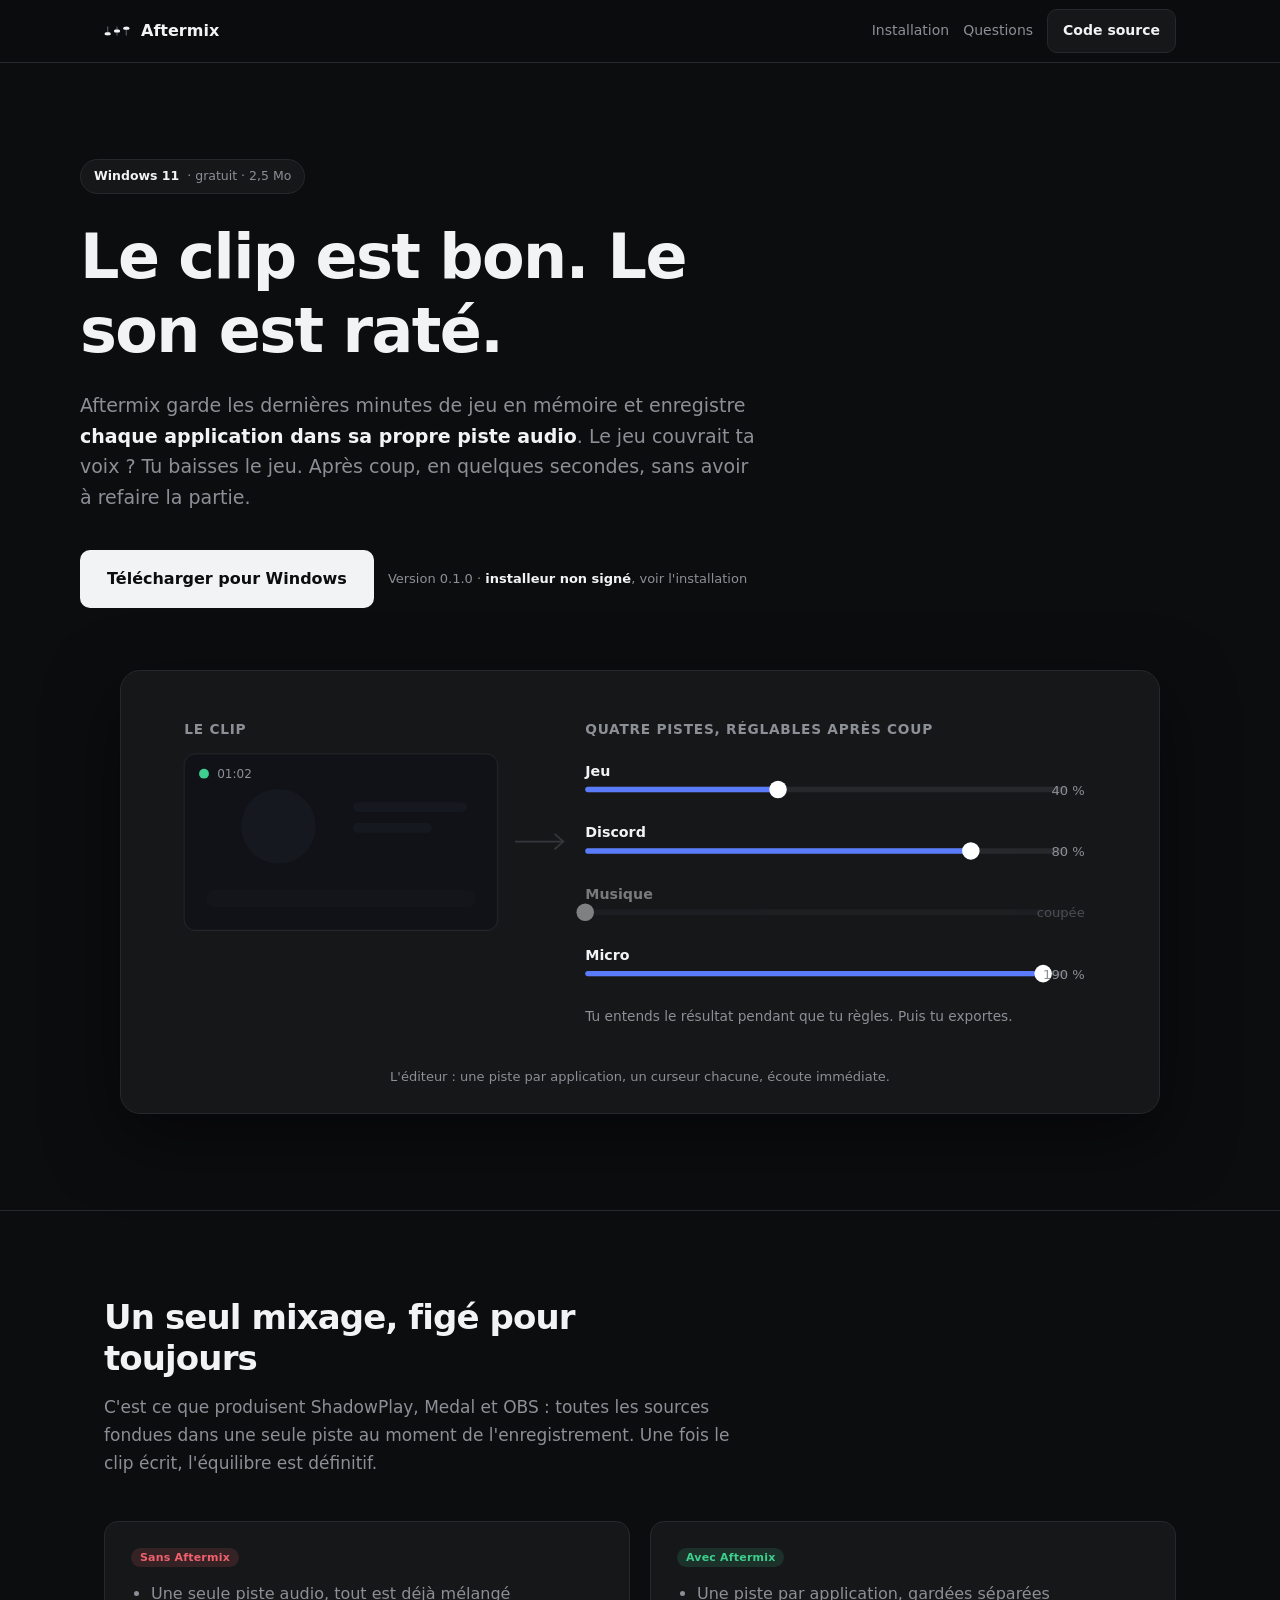
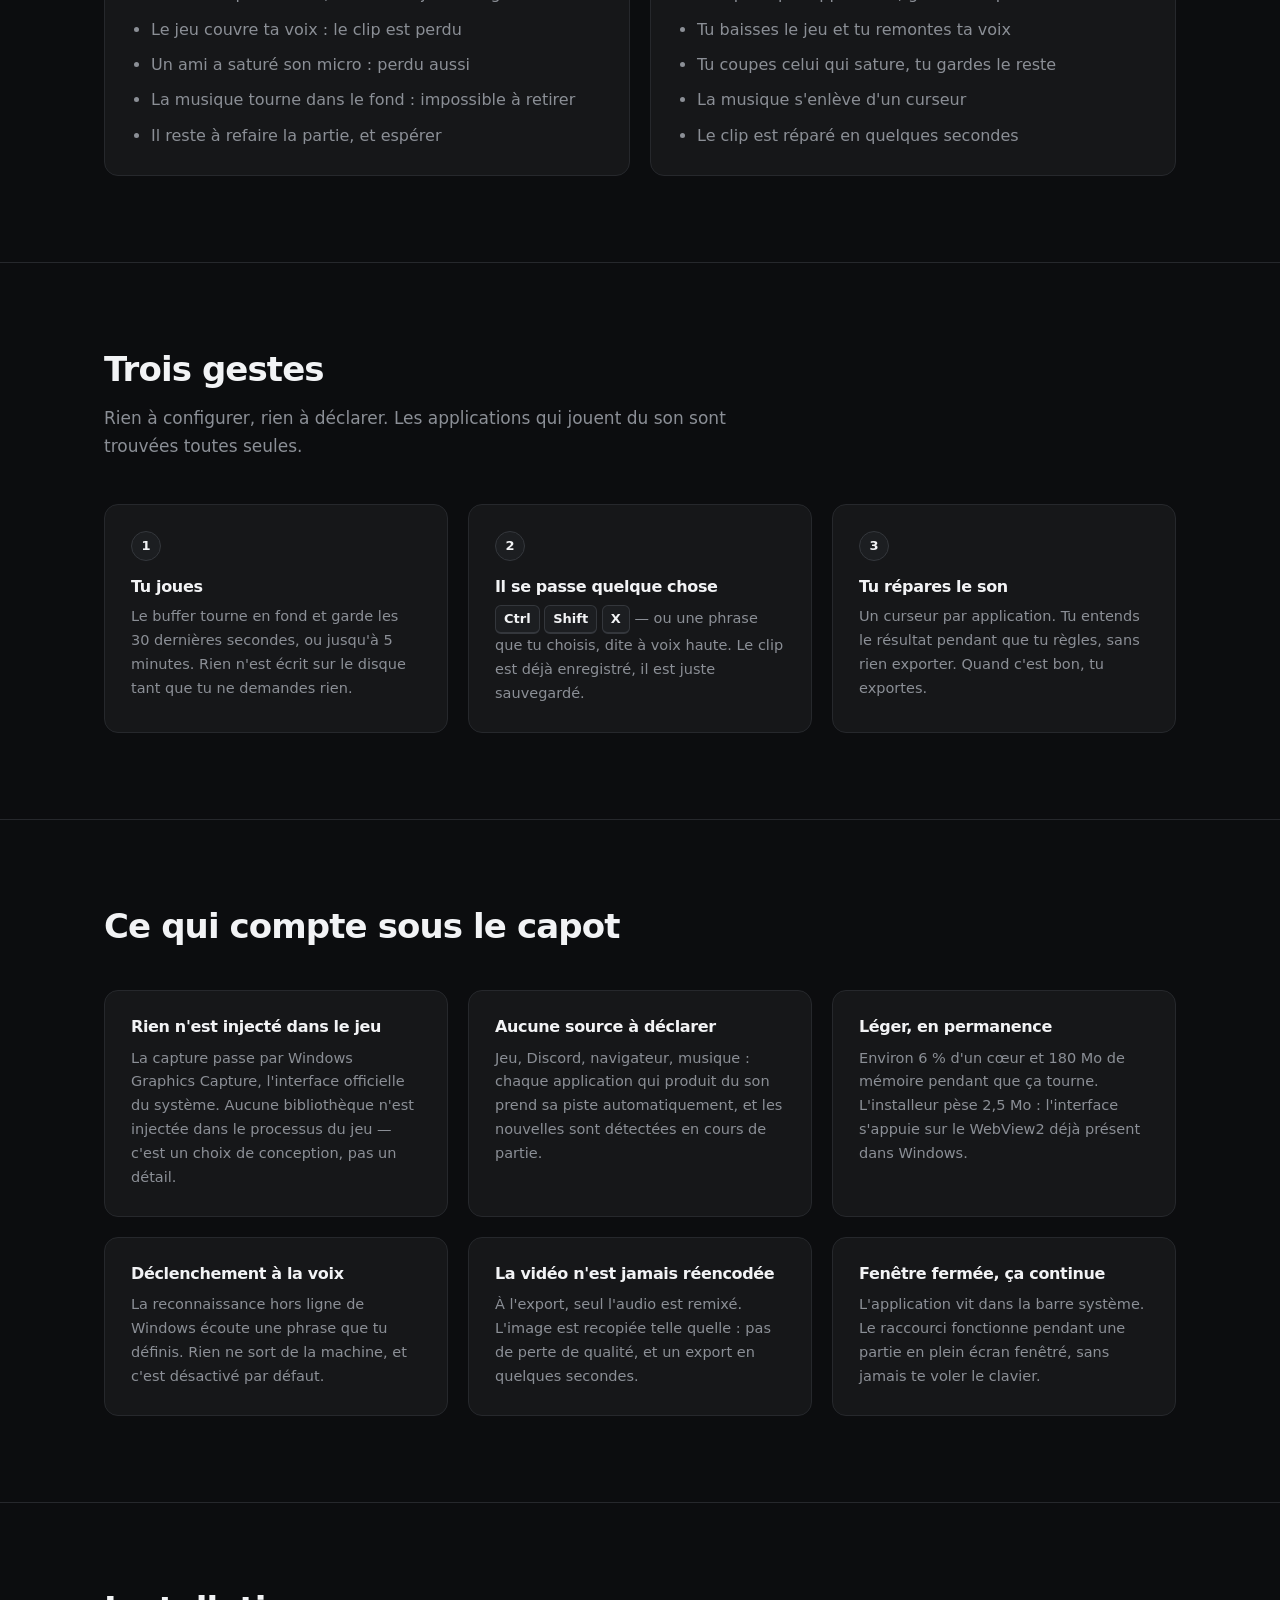
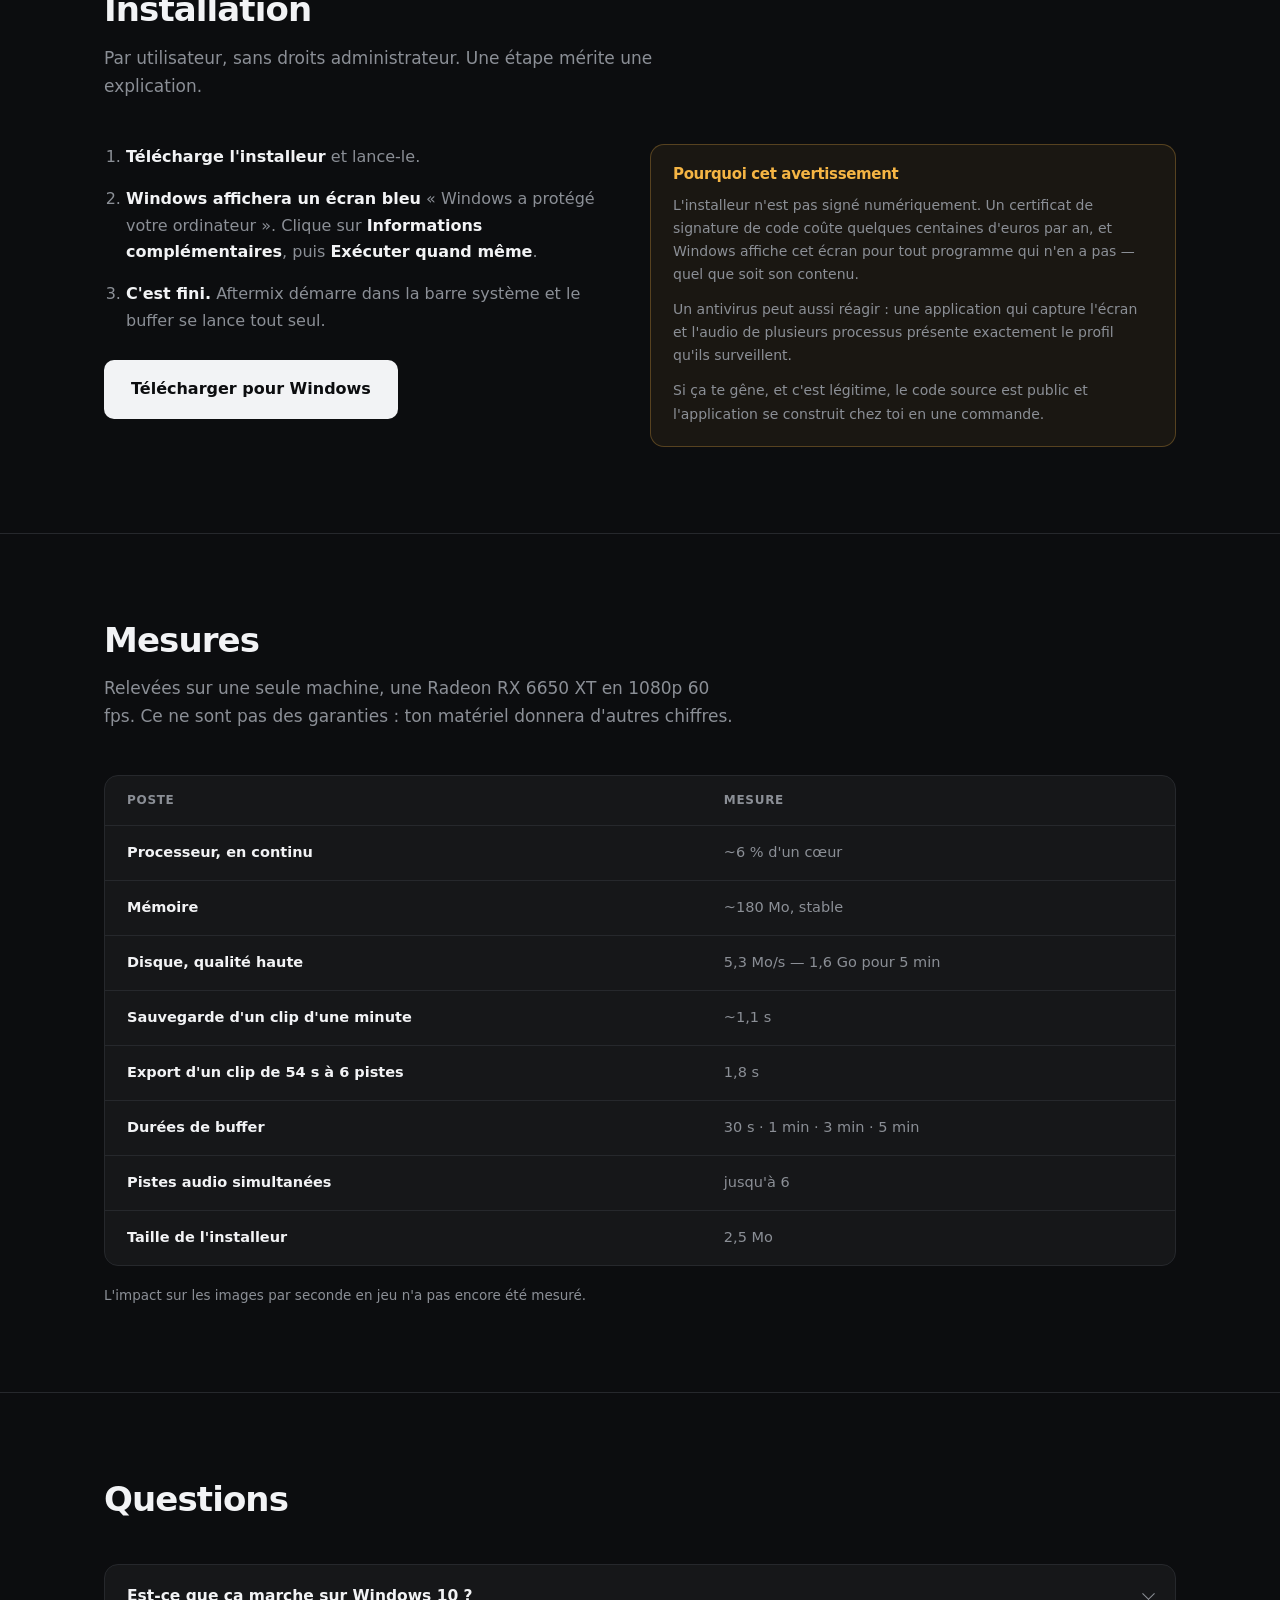
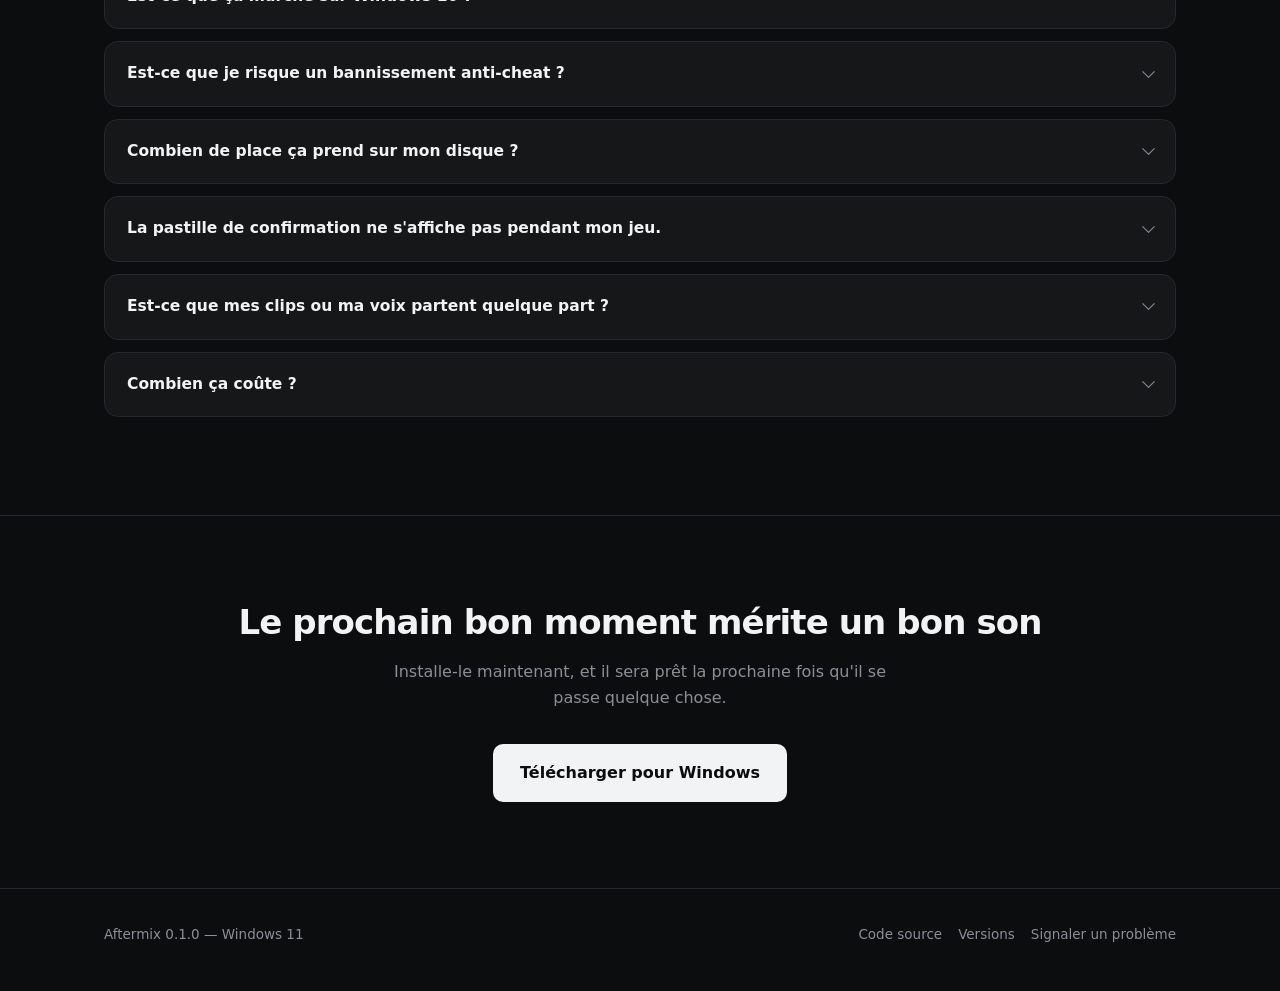
==== docs/index.html @ a9880977 "Site de telechargement, pret pour GitHub Pages Page unique dans docs/, servie telle quelle par Pages" ====
<!doctype html>
<html lang="fr">
<head>
<meta charset="utf-8" />
<meta name="viewport" content="width=device-width, initial-scale=1" />
<title>Aftermix — répare le son de tes clips après coup</title>
<meta name="description" content="Buffer de jeu qui enregistre chaque application dans une piste audio séparée. Le jeu couvrait ta voix ? Baisse-le. Après." />
<link rel="icon" href="icon.svg" type="image/svg+xml" />
<meta property="og:title" content="Aftermix" />
<meta property="og:description" content="Le clip est bon. Le son est raté. Répare-le après coup." />
<meta property="og:type" content="website" />
<style>
:root {
  --bg: #0c0d0f;
  --surface: #161719;
  --surface-2: #1c1e21;
  --border: #26282c;
  --border-strong: #34373c;
  --text: #f2f3f5;
  --text-dim: #8b8f96;
  --accent: #5b7cfa;
  --live: #3ecf8e;
  --warn: #f5b544;
  --danger: #f0616d;
  --radius-sm: 10px;
  --radius: 14px;
  --radius-lg: 20px;
  --ease: cubic-bezier(0.32, 0.72, 0, 1);
  --ease-out: cubic-bezier(0.16, 1, 0.3, 1);
  --shell: 1120px;
}

* { box-sizing: border-box; }

html { scroll-behavior: smooth; }

body {
  margin: 0;
  background: var(--bg);
  color: var(--text);
  font: 16px/1.65 "Segoe UI Variable Display", "Segoe UI", system-ui, -apple-system, sans-serif;
  -webkit-font-smoothing: antialiased;
}

h1, h2, h3 { letter-spacing: -0.35px; font-weight: 650; margin: 0; line-height: 1.2; }
p { margin: 0; }
a { color: inherit; }

.shell {
  width: 100%;
  max-width: var(--shell);
  margin-inline: auto;
  padding-inline: 24px;
}

/* ───────────────────────────── en-tête ───────────────────────────── */

header {
  position: sticky;
  top: 0;
  z-index: 10;
  background: rgba(12, 13, 15, 0.86);
  backdrop-filter: blur(14px);
  border-bottom: 1px solid var(--border);
}
.header-inner {
  display: flex;
  align-items: center;
  gap: 14px;
  height: 62px;
}
.brand { display: flex; align-items: center; gap: 11px; font-size: 16px; font-weight: 650; }
.brand svg { width: 26px; height: 12px; flex: none; }
.brand .rails { fill: #4a4e56; }
.brand .caps { fill: var(--text); }
.header-inner .spacer { flex: 1; }
.header-link {
  color: var(--text-dim);
  text-decoration: none;
  font-size: 14px;
  transition: color 0.18s var(--ease);
}
.header-link:hover { color: var(--text); }

/* ───────────────────────────── boutons ───────────────────────────── */

.btn {
  display: inline-flex;
  align-items: center;
  justify-content: center;
  gap: 9px;
  padding: 13px 22px;
  border-radius: var(--radius-sm);
  border: 1px solid var(--border);
  background: var(--surface);
  color: var(--text);
  font: inherit;
  font-size: 15px;
  font-weight: 550;
  text-decoration: none;
  transition: background 0.18s var(--ease), transform 0.12s var(--ease),
              border-color 0.18s var(--ease), box-shadow 0.18s var(--ease);
}
.btn:hover { background: var(--surface-2); border-color: var(--border-strong); }
.btn:active { transform: scale(0.975); }
.btn:focus-visible { outline: 2px solid var(--accent); outline-offset: 3px; }

/* L'action principale est blanche : sur fond sombre rien ne ressort davantage,
   et cela évite le bouton coloré saturé qui date une interface. */
.btn.primary {
  background: #f2f3f5;
  color: #0c0d0f;
  border-color: transparent;
  font-weight: 620;
  padding: 15px 26px;
  font-size: 16px;
}
.btn.primary:hover { background: #fff; box-shadow: 0 6px 22px rgba(0, 0, 0, 0.5); }
.btn.small { padding: 9px 15px; font-size: 14px; }

/* ────────────────────────────── hero ─────────────────────────────── */

.hero { padding: 96px 0 80px; }
.eyebrow {
  display: inline-flex;
  align-items: center;
  gap: 8px;
  padding: 6px 13px;
  border-radius: 999px;
  border: 1px solid var(--border);
  background: var(--surface);
  font-size: 12.5px;
  color: var(--text-dim);
  margin-bottom: 26px;
}
.eyebrow b { color: var(--text); font-weight: 600; }
.hero h1 {
  font-size: clamp(38px, 6.2vw, 62px);
  max-width: 15ch;
  letter-spacing: -1.6px;
  font-weight: 680;
}
.hero .lede {
  margin-top: 22px;
  max-width: 56ch;
  font-size: clamp(16px, 2vw, 19px);
  color: var(--text-dim);
  line-height: 1.6;
}
.hero .lede b { color: var(--text); font-weight: 600; }
.cta { display: flex; flex-wrap: wrap; align-items: center; gap: 14px; margin-top: 38px; }
.cta-note { font-size: 13px; color: var(--text-dim); }
.cta-note b { color: var(--text); font-weight: 600; }

/* ───────────────────────── schéma du mixeur ──────────────────────── */

.stage {
  margin-top: 62px;
  padding: 26px;
  border-radius: var(--radius-lg);
  border: 1px solid var(--border);
  background: var(--surface);
  box-shadow: 0 24px 70px rgba(0, 0, 0, 0.5);
}
.stage svg { width: 100%; height: auto; display: block; }
.stage figcaption {
  margin-top: 18px;
  font-size: 13px;
  color: var(--text-dim);
  text-align: center;
}

/* ───────────────────────────── sections ──────────────────────────── */

section { padding: 86px 0; border-top: 1px solid var(--border); }
.section-head { max-width: 62ch; margin-bottom: 44px; }
.section-head h2 { font-size: clamp(26px, 3.6vw, 34px); letter-spacing: -0.9px; }
.section-head p { margin-top: 14px; color: var(--text-dim); font-size: 17px; }

.split { display: grid; grid-template-columns: 1fr 1fr; gap: 20px; }
.panel {
  padding: 26px;
  border-radius: var(--radius);
  border: 1px solid var(--border);
  background: var(--surface);
}
.panel h3 { font-size: 17px; margin-bottom: 14px; display: flex; align-items: center; gap: 10px; }
.panel ul { margin: 0; padding-left: 20px; color: var(--text-dim); }
.panel li { margin-bottom: 9px; }
.panel li:last-child { margin-bottom: 0; }
.tag {
  font-size: 11px;
  font-weight: 600;
  padding: 3px 9px;
  border-radius: 999px;
  letter-spacing: 0.2px;
}
.tag.before { background: rgba(240, 97, 109, 0.14); color: var(--danger); }
.tag.after { background: rgba(62, 207, 142, 0.14); color: var(--live); }

/* étapes */
.steps { display: grid; grid-template-columns: repeat(3, 1fr); gap: 20px; counter-reset: step; }
.step {
  padding: 26px;
  border-radius: var(--radius);
  border: 1px solid var(--border);
  background: var(--surface);
}
.step-num {
  width: 30px; height: 30px;
  display: grid; place-items: center;
  border-radius: 50%;
  background: var(--surface-2);
  border: 1px solid var(--border-strong);
  font-size: 13px;
  font-weight: 650;
  margin-bottom: 16px;
}
.step h3 { font-size: 16px; margin-bottom: 9px; }
.step p { color: var(--text-dim); font-size: 14.5px; }
kbd {
  display: inline-block;
  padding: 2px 8px;
  border-radius: 6px;
  background: var(--surface-2);
  border: 1px solid var(--border-strong);
  border-bottom-width: 2px;
  font: inherit;
  font-size: 13px;
  font-weight: 600;
  color: var(--text);
}

/* atouts */
.cards { display: grid; grid-template-columns: repeat(auto-fit, minmax(260px, 1fr)); gap: 20px; }
.card {
  padding: 26px;
  border-radius: var(--radius);
  border: 1px solid var(--border);
  background: var(--surface);
  transition: border-color 0.2s var(--ease), transform 0.2s var(--ease);
}
.card:hover { border-color: var(--border-strong); transform: translateY(-3px); }
.card h3 { font-size: 16px; margin-bottom: 10px; }
.card p { color: var(--text-dim); font-size: 14.5px; }

/* installation */
.install { display: grid; grid-template-columns: 1fr 1fr; gap: 20px; align-items: start; }
.install ol { margin: 0; padding-left: 22px; }
.install li { margin-bottom: 16px; color: var(--text-dim); }
.install li b { color: var(--text); font-weight: 600; }
.notice {
  padding: 20px 22px;
  border-radius: var(--radius);
  border: 1px solid rgba(245, 181, 68, 0.28);
  background: rgba(245, 181, 68, 0.06);
}
.notice h3 { font-size: 15px; color: var(--warn); margin-bottom: 11px; }
.notice p { font-size: 14px; color: var(--text-dim); margin-bottom: 12px; }
.notice p:last-child { margin-bottom: 0; }

/* mesures */
.specs {
  border: 1px solid var(--border);
  border-radius: var(--radius);
  overflow: hidden;
  background: var(--surface);
}
.specs-scroll { overflow-x: auto; }
table { width: 100%; border-collapse: collapse; font-size: 14.5px; min-width: 460px; }
th, td { text-align: left; padding: 15px 22px; border-bottom: 1px solid var(--border); }
th { font-size: 12px; text-transform: uppercase; letter-spacing: 0.7px; color: var(--text-dim); font-weight: 600; }
tr:last-child td { border-bottom: none; }
td:last-child { font-variant-numeric: tabular-nums; color: var(--text-dim); }
td:first-child { font-weight: 550; }

/* FAQ */
details {
  border: 1px solid var(--border);
  border-radius: var(--radius);
  background: var(--surface);
  margin-bottom: 12px;
  overflow: hidden;
}
summary {
  padding: 19px 22px;
  cursor: pointer;
  font-weight: 550;
  font-size: 15.5px;
  list-style: none;
  display: flex;
  align-items: center;
  justify-content: space-between;
  gap: 16px;
  transition: background 0.18s var(--ease);
}
summary::-webkit-details-marker { display: none; }
summary:hover { background: var(--surface-2); }
summary:focus-visible { outline: 2px solid var(--accent); outline-offset: -2px; }
summary::after {
  content: "";
  width: 8px; height: 8px; flex: none;
  border-right: 1.8px solid var(--text-dim);
  border-bottom: 1.8px solid var(--text-dim);
  transform: rotate(45deg) translate(-2px, -2px);
  transition: transform 0.22s var(--ease);
}
details[open] summary::after { transform: rotate(225deg) translate(-2px, -2px); }
details p { padding: 0 22px 20px; color: var(--text-dim); font-size: 14.5px; }
details p + p { padding-top: 0; margin-top: -8px; }

/* fin */
.closing { text-align: center; }
.closing h2 { font-size: clamp(26px, 3.6vw, 34px); letter-spacing: -0.9px; }
.closing p { margin: 16px auto 32px; max-width: 50ch; color: var(--text-dim); }

footer {
  border-top: 1px solid var(--border);
  padding: 34px 0 46px;
  font-size: 13.5px;
  color: var(--text-dim);
}
.footer-inner { display: flex; flex-wrap: wrap; gap: 16px; align-items: center; }
.footer-inner .spacer { flex: 1; }
footer a { color: var(--text-dim); text-decoration: none; transition: color 0.18s var(--ease); }
footer a:hover { color: var(--text); }

/* entrées : discrètes, et supprimées si le système le demande */
@keyframes rise-in {
  from { opacity: 0; transform: translateY(14px); }
  to   { opacity: 1; transform: none; }
}
.hero > * { animation: rise-in 0.6s var(--ease-out) backwards; }
.hero .lede { animation-delay: 0.06s; }
.hero .cta { animation-delay: 0.12s; }
.hero .stage { animation-delay: 0.18s; }

@media (max-width: 860px) {
  .split, .install, .steps { grid-template-columns: 1fr; }
  .hero { padding: 62px 0 56px; }
  section { padding: 62px 0; }
  .btn.primary { width: 100%; }
  .cta { gap: 12px; }
}

@media (prefers-reduced-motion: reduce) {
  html { scroll-behavior: auto; }
  *, *::before, *::after {
    animation-duration: 0.01ms !important;
    animation-iteration-count: 1 !important;
    transition-duration: 0.01ms !important;
  }
}
</style>
</head>
<body>

<header>
  <div class="shell header-inner">
    <span class="brand">
      <svg viewBox="0 0 44 20" aria-hidden="true">
        <g class="rails">
          <rect x="5" y="2" width="2.4" height="16" rx="1.2"/>
          <rect x="20.8" y="2" width="2.4" height="16" rx="1.2"/>
          <rect x="36.6" y="2" width="2.4" height="16" rx="1.2"/>
        </g>
        <g class="caps">
          <rect x="1" y="12.2" width="10.4" height="5.2" rx="2.6"/>
          <rect x="16.8" y="7.4" width="10.4" height="5.2" rx="2.6"/>
          <rect x="32.6" y="2.6" width="10.4" height="5.2" rx="2.6"/>
        </g>
      </svg>
      Aftermix
    </span>
    <div class="spacer"></div>
    <a class="header-link" href="#installation">Installation</a>
    <a class="header-link" href="#faq">Questions</a>
    <a class="btn small" href="https://github.com/XCchxms/aftermix">Code source</a>
  </div>
</header>

<main>

<div class="shell hero">
  <span class="eyebrow"><b>Windows 11</b> · gratuit · 2,5 Mo</span>
  <h1>Le clip est bon. Le son est raté.</h1>
  <p class="lede">
    Aftermix garde les dernières minutes de jeu en mémoire et enregistre
    <b>chaque application dans sa propre piste audio</b>. Le jeu couvrait ta
    voix ? Tu baisses le jeu. Après coup, en quelques secondes, sans avoir à
    refaire la partie.
  </p>

  <div class="cta">
    <!-- TODO : remplacer par l'URL de la release une fois publiée -->
    <a class="btn primary" href="#installation" id="download">Télécharger pour Windows</a>
    <span class="cta-note">
      Version 0.1.0 · <b>installeur non signé</b>, voir l'installation
    </span>
  </div>

  <figure class="stage">
    <svg viewBox="0 0 900 320" role="img"
         aria-label="Schéma : un clip enregistré, décomposé en quatre pistes audio réglables — Jeu, Discord, Musique et Micro — chacune avec son propre curseur.">
      <defs>
        <clipPath id="screen"><rect x="34" y="52" width="286" height="161" rx="9"/></clipPath>
      </defs>

      <!-- le clip -->
      <text x="34" y="34" fill="#8b8f96" font-family="inherit" font-size="12.5" font-weight="600" letter-spacing="0.7">LE CLIP</text>
      <rect x="34" y="52" width="286" height="161" rx="10" fill="#0c0d0f" stroke="#26282c"/>
      <g clip-path="url(#screen)" opacity="0.5">
        <rect x="34" y="52" width="286" height="161" fill="#141821"/>
        <circle cx="120" cy="118" r="34" fill="#1e2430"/>
        <rect x="188" y="96" width="104" height="9" rx="4.5" fill="#1e2430"/>
        <rect x="188" y="115" width="72" height="9" rx="4.5" fill="#1e2430"/>
        <rect x="54" y="176" width="246" height="16" rx="8" fill="#1a1f28"/>
      </g>
      <circle cx="52" cy="70" r="4.5" fill="#3ecf8e"/>
      <text x="64" y="74" fill="#8b8f96" font-family="inherit" font-size="11">01:02</text>

      <!-- flèche -->
      <g stroke="#34373c" stroke-width="1.6" fill="none">
        <path d="M336 132 h44"/>
        <path d="m372 125 8 7-8 7"/>
      </g>

      <!-- les pistes -->
      <text x="400" y="34" fill="#8b8f96" font-family="inherit" font-size="12.5" font-weight="600" letter-spacing="0.7">QUATRE PISTES, RÉGLABLES APRÈS COUP</text>

      <!-- Jeu : trop fort, on le baisse -->
      <g>
        <text x="400" y="72" fill="#f2f3f5" font-family="inherit" font-size="13" font-weight="550">Jeu</text>
        <rect x="400" y="82" width="440" height="5" rx="2.5" fill="#26282c"/>
        <rect x="400" y="82" width="176" height="5" rx="2.5" fill="#5b7cfa"/>
        <circle cx="576" cy="84.5" r="8" fill="#fff"/>
        <text x="856" y="89" fill="#8b8f96" font-family="inherit" font-size="12" text-anchor="end">40 %</text>
      </g>

      <!-- Discord -->
      <g>
        <text x="400" y="128" fill="#f2f3f5" font-family="inherit" font-size="13" font-weight="550">Discord</text>
        <rect x="400" y="138" width="440" height="5" rx="2.5" fill="#26282c"/>
        <rect x="400" y="138" width="352" height="5" rx="2.5" fill="#5b7cfa"/>
        <circle cx="752" cy="140.5" r="8" fill="#fff"/>
        <text x="856" y="145" fill="#8b8f96" font-family="inherit" font-size="12" text-anchor="end">80 %</text>
      </g>

      <!-- Musique : coupée -->
      <g opacity="0.45">
        <text x="400" y="184" fill="#f2f3f5" font-family="inherit" font-size="13" font-weight="550">Musique</text>
        <rect x="400" y="194" width="440" height="5" rx="2.5" fill="#26282c"/>
        <circle cx="400" cy="196.5" r="8" fill="#fff"/>
        <text x="856" y="201" fill="#8b8f96" font-family="inherit" font-size="12" text-anchor="end">coupée</text>
      </g>

      <!-- Micro : remonté au-delà de 100 % -->
      <g>
        <text x="400" y="240" fill="#f2f3f5" font-family="inherit" font-size="13" font-weight="550">Micro</text>
        <rect x="400" y="250" width="440" height="5" rx="2.5" fill="#26282c"/>
        <rect x="400" y="250" width="418" height="5" rx="2.5" fill="#5b7cfa"/>
        <circle cx="818" cy="252.5" r="8" fill="#fff"/>
        <text x="856" y="257" fill="#8b8f96" font-family="inherit" font-size="12" text-anchor="end">190 %</text>
      </g>

      <text x="400" y="296" fill="#8b8f96" font-family="inherit" font-size="12.5">
        Tu entends le résultat pendant que tu règles. Puis tu exportes.
      </text>
    </svg>
    <figcaption>L'éditeur : une piste par application, un curseur chacune, écoute immédiate.</figcaption>
  </figure>
</div>

<section id="pourquoi">
  <div class="shell">
    <div class="section-head">
      <h2>Un seul mixage, figé pour toujours</h2>
      <p>
        C'est ce que produisent ShadowPlay, Medal et OBS : toutes les sources
        fondues dans une seule piste au moment de l'enregistrement. Une fois le
        clip écrit, l'équilibre est définitif.
      </p>
    </div>
    <div class="split">
      <div class="panel">
        <h3><span class="tag before">Sans Aftermix</span></h3>
        <ul>
          <li>Une seule piste audio, tout est déjà mélangé</li>
          <li>Le jeu couvre ta voix : le clip est perdu</li>
          <li>Un ami a saturé son micro : perdu aussi</li>
          <li>La musique tourne dans le fond : impossible à retirer</li>
          <li>Il reste à refaire la partie, et espérer</li>
        </ul>
      </div>
      <div class="panel">
        <h3><span class="tag after">Avec Aftermix</span></h3>
        <ul>
          <li>Une piste par application, gardées séparées</li>
          <li>Tu baisses le jeu et tu remontes ta voix</li>
          <li>Tu coupes celui qui sature, tu gardes le reste</li>
          <li>La musique s'enlève d'un curseur</li>
          <li>Le clip est réparé en quelques secondes</li>
        </ul>
      </div>
    </div>
  </div>
</section>

<section id="comment">
  <div class="shell">
    <div class="section-head">
      <h2>Trois gestes</h2>
      <p>Rien à configurer, rien à déclarer. Les applications qui jouent du son sont trouvées toutes seules.</p>
    </div>
    <div class="steps">
      <div class="step">
        <div class="step-num">1</div>
        <h3>Tu joues</h3>
        <p>
          Le buffer tourne en fond et garde les 30 dernières secondes, ou
          jusqu'à 5 minutes. Rien n'est écrit sur le disque tant que tu ne
          demandes rien.
        </p>
      </div>
      <div class="step">
        <div class="step-num">2</div>
        <h3>Il se passe quelque chose</h3>
        <p>
          <kbd>Ctrl</kbd> <kbd>Shift</kbd> <kbd>X</kbd> — ou une phrase que tu
          choisis, dite à voix haute. Le clip est déjà enregistré, il est juste
          sauvegardé.
        </p>
      </div>
      <div class="step">
        <div class="step-num">3</div>
        <h3>Tu répares le son</h3>
        <p>
          Un curseur par application. Tu entends le résultat pendant que tu
          règles, sans rien exporter. Quand c'est bon, tu exportes.
        </p>
      </div>
    </div>
  </div>
</section>

<section id="atouts">
  <div class="shell">
    <div class="section-head">
      <h2>Ce qui compte sous le capot</h2>
    </div>
    <div class="cards">
      <div class="card">
        <h3>Rien n'est injecté dans le jeu</h3>
        <p>
          La capture passe par Windows Graphics Capture, l'interface officielle
          du système. Aucune bibliothèque n'est injectée dans le processus du
          jeu — c'est un choix de conception, pas un détail.
        </p>
      </div>
      <div class="card">
        <h3>Aucune source à déclarer</h3>
        <p>
          Jeu, Discord, navigateur, musique : chaque application qui produit du
          son prend sa piste automatiquement, et les nouvelles sont détectées
          en cours de partie.
        </p>
      </div>
      <div class="card">
        <h3>Léger, en permanence</h3>
        <p>
          Environ 6 % d'un cœur et 180 Mo de mémoire pendant que ça tourne.
          L'installeur pèse 2,5 Mo : l'interface s'appuie sur le WebView2 déjà
          présent dans Windows.
        </p>
      </div>
      <div class="card">
        <h3>Déclenchement à la voix</h3>
        <p>
          La reconnaissance hors ligne de Windows écoute une phrase que tu
          définis. Rien ne sort de la machine, et c'est désactivé par défaut.
        </p>
      </div>
      <div class="card">
        <h3>La vidéo n'est jamais réencodée</h3>
        <p>
          À l'export, seul l'audio est remixé. L'image est recopiée telle
          quelle : pas de perte de qualité, et un export en quelques secondes.
        </p>
      </div>
      <div class="card">
        <h3>Fenêtre fermée, ça continue</h3>
        <p>
          L'application vit dans la barre système. Le raccourci fonctionne
          pendant une partie en plein écran fenêtré, sans jamais te voler le
          clavier.
        </p>
      </div>
    </div>
  </div>
</section>

<section id="installation">
  <div class="shell">
    <div class="section-head">
      <h2>Installation</h2>
      <p>Par utilisateur, sans droits administrateur. Une étape mérite une explication.</p>
    </div>
    <div class="install">
      <div>
        <ol>
          <li>
            <b>Télécharge l'installeur</b> et lance-le.
          </li>
          <li>
            <b>Windows affichera un écran bleu</b> « Windows a protégé votre
            ordinateur ». Clique sur <b>Informations complémentaires</b>, puis
            <b>Exécuter quand même</b>.
          </li>
          <li>
            <b>C'est fini.</b> Aftermix démarre dans la barre système et le
            buffer se lance tout seul.
          </li>
        </ol>
        <a class="btn primary" href="#download" style="margin-top:10px">Télécharger pour Windows</a>
      </div>

      <aside class="notice">
        <h3>Pourquoi cet avertissement</h3>
        <p>
          L'installeur n'est pas signé numériquement. Un certificat de signature
          de code coûte quelques centaines d'euros par an, et Windows affiche
          cet écran pour tout programme qui n'en a pas — quel que soit son
          contenu.
        </p>
        <p>
          Un antivirus peut aussi réagir : une application qui capture l'écran
          et l'audio de plusieurs processus présente exactement le profil qu'ils
          surveillent.
        </p>
        <p>
          Si ça te gêne, et c'est légitime, le code source est public et
          l'application se construit chez toi en une commande.
        </p>
      </aside>
    </div>
  </div>
</section>

<section id="mesures">
  <div class="shell">
    <div class="section-head">
      <h2>Mesures</h2>
      <p>
        Relevées sur une seule machine, une Radeon RX 6650 XT en 1080p 60 fps.
        Ce ne sont pas des garanties : ton matériel donnera d'autres chiffres.
      </p>
    </div>
    <div class="specs">
      <div class="specs-scroll">
        <table>
          <thead>
            <tr><th scope="col">Poste</th><th scope="col">Mesure</th></tr>
          </thead>
          <tbody>
            <tr><td>Processeur, en continu</td><td>~6 % d'un cœur</td></tr>
            <tr><td>Mémoire</td><td>~180 Mo, stable</td></tr>
            <tr><td>Disque, qualité haute</td><td>5,3 Mo/s — 1,6 Go pour 5 min</td></tr>
            <tr><td>Sauvegarde d'un clip d'une minute</td><td>~1,1 s</td></tr>
            <tr><td>Export d'un clip de 54 s à 6 pistes</td><td>1,8 s</td></tr>
            <tr><td>Durées de buffer</td><td>30 s · 1 min · 3 min · 5 min</td></tr>
            <tr><td>Pistes audio simultanées</td><td>jusqu'à 6</td></tr>
            <tr><td>Taille de l'installeur</td><td>2,5 Mo</td></tr>
          </tbody>
        </table>
      </div>
    </div>
    <p style="margin-top:18px; font-size:13.5px; color:var(--text-dim)">
      L'impact sur les images par seconde en jeu n'a pas encore été mesuré.
    </p>
  </div>
</section>

<section id="faq">
  <div class="shell">
    <div class="section-head"><h2>Questions</h2></div>

    <details>
      <summary>Est-ce que ça marche sur Windows 10 ?</summary>
      <p>
        Non, Windows 11 uniquement. Aftermix s'appuie sur la capture audio par
        processus, qui n'existe pas sur Windows 10 — et c'est précisément ce qui
        permet de séparer les pistes. Sans elle, il n'y aurait plus de produit.
      </p>
    </details>

    <details>
      <summary>Est-ce que je risque un bannissement anti-cheat ?</summary>
      <p>
        Aftermix n'injecte rien dans le jeu et ne lit pas sa mémoire. La capture
        passe par Windows Graphics Capture, l'interface fournie par le système
        et utilisée par le partage d'écran de Teams ou de Discord.
      </p>
      <p>
        Cela dit, aucun éditeur ne délivre de garantie sur ce sujet, et je ne
        peux pas t'en donner une non plus. Le code est public si tu veux
        vérifier ce qu'il fait.
      </p>
    </details>

    <details>
      <summary>Combien de place ça prend sur mon disque ?</summary>
      <p>
        Le buffer occupe en continu ce que tu lui alloues : environ 1,6 Go pour
        5 minutes en qualité haute, nettement moins en qualité légère. Cet
        espace est réutilisé en boucle, il ne grossit pas. Seuls les clips que
        tu sauvegardes sont conservés.
      </p>
    </details>

    <details>
      <summary>La pastille de confirmation ne s'affiche pas pendant mon jeu.</summary>
      <p>
        En plein écran <b>exclusif</b>, aucune fenêtre ne peut se superposer au
        jeu : c'est une limite de Windows. Y parvenir demanderait d'injecter un
        élément dans le moteur de rendu du jeu, ce qu'Aftermix s'interdit.
      </p>
      <p>
        Le clip est bien enregistré malgré tout, et la notification reste dans
        le centre de notifications. En plein écran fenêtré, largement
        majoritaire aujourd'hui, la pastille s'affiche normalement.
      </p>
    </details>

    <details>
      <summary>Est-ce que mes clips ou ma voix partent quelque part ?</summary>
      <p>
        Non. Tout reste sur ta machine : les clips dans ton dossier Vidéos, la
        reconnaissance vocale en local. Aftermix ne contient ni compte, ni
        télémétrie, ni connexion réseau.
      </p>
    </details>

    <details>
      <summary>Combien ça coûte ?</summary>
      <p>
        Rien. C'est un projet personnel, dont le code source est public. Il n'y
        a ni version payante, ni compte à créer.
      </p>
    </details>
  </div>
</section>

<section class="closing">
  <div class="shell">
    <h2>Le prochain bon moment mérite un bon son</h2>
    <p>Installe-le maintenant, et il sera prêt la prochaine fois qu'il se passe quelque chose.</p>
    <a class="btn primary" href="#download">Télécharger pour Windows</a>
  </div>
</section>

</main>

<footer>
  <div class="shell footer-inner">
    <span>Aftermix 0.1.0 — Windows 11</span>
    <div class="spacer"></div>
    <a href="https://github.com/XCchxms/aftermix">Code source</a>
    <a href="https://github.com/XCchxms/aftermix/releases">Versions</a>
    <a href="https://github.com/XCchxms/aftermix/issues">Signaler un problème</a>
  </div>
</footer>

</body>
</html>
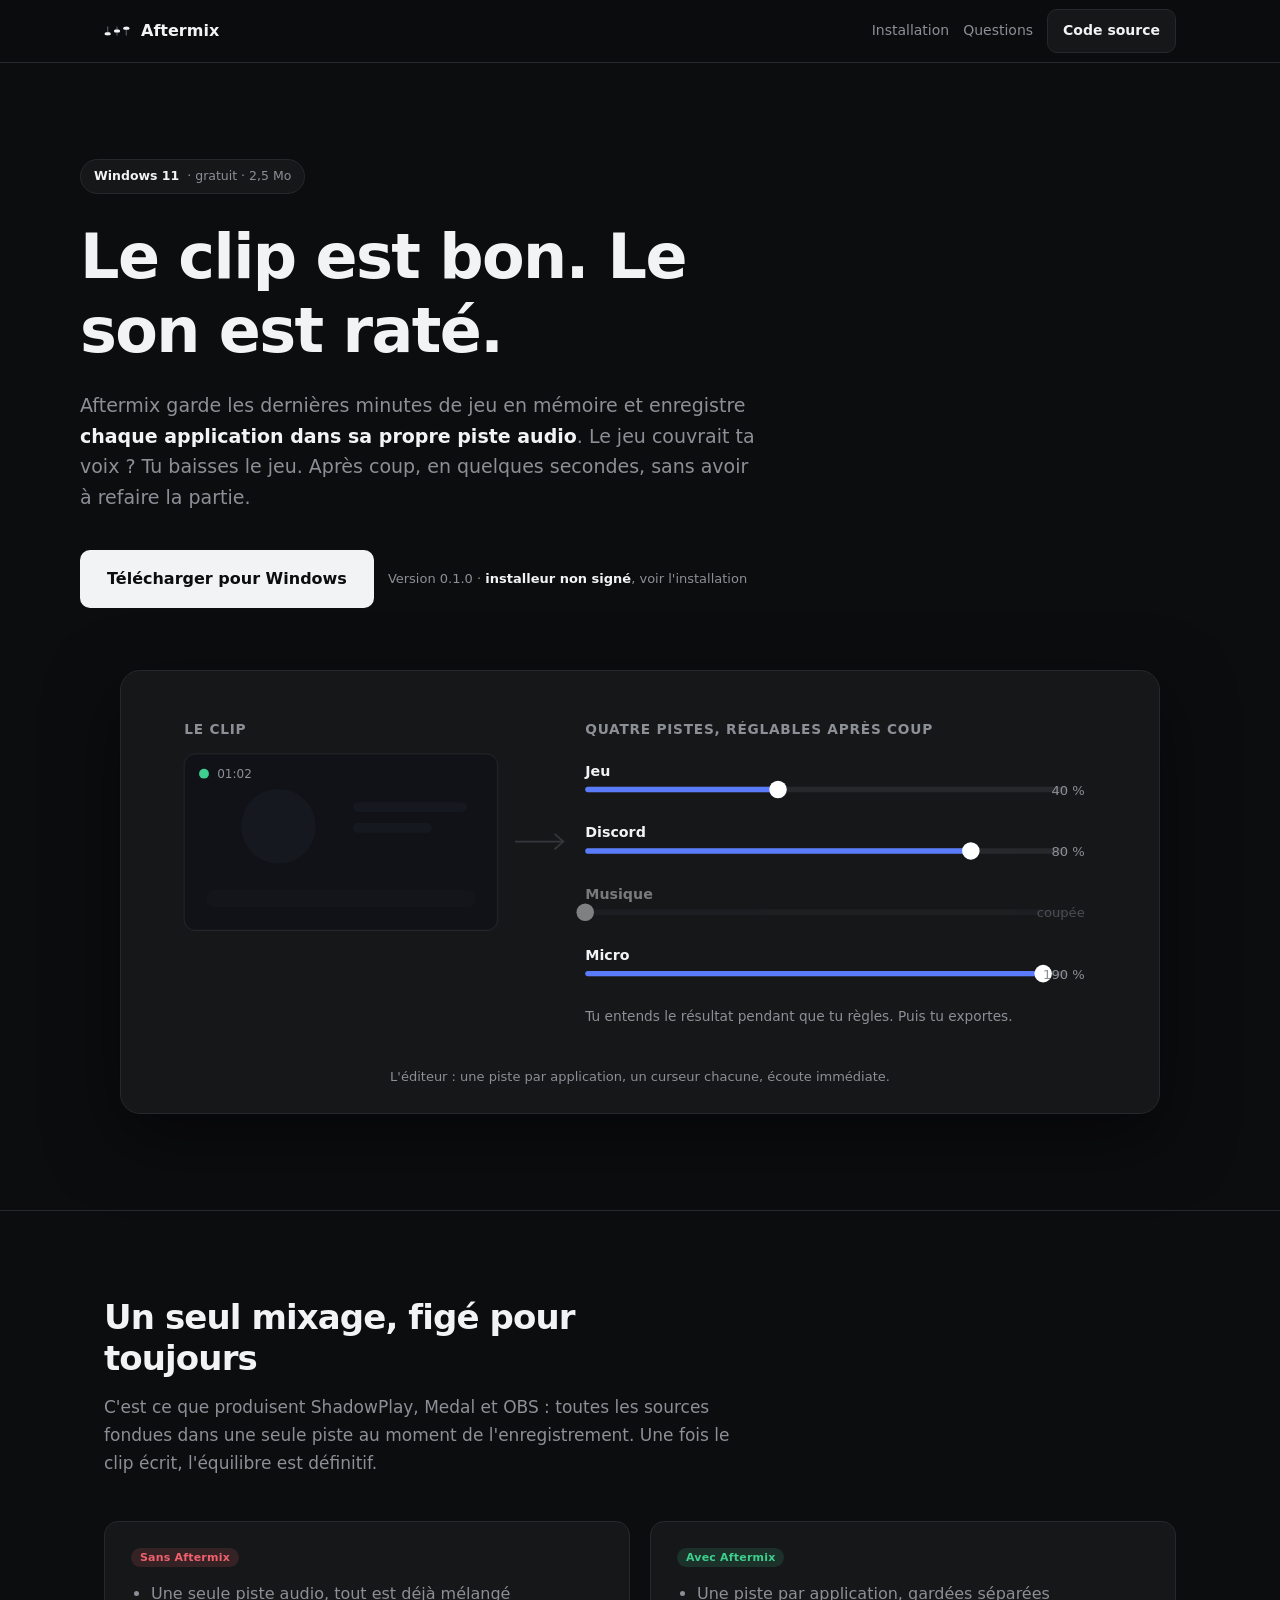
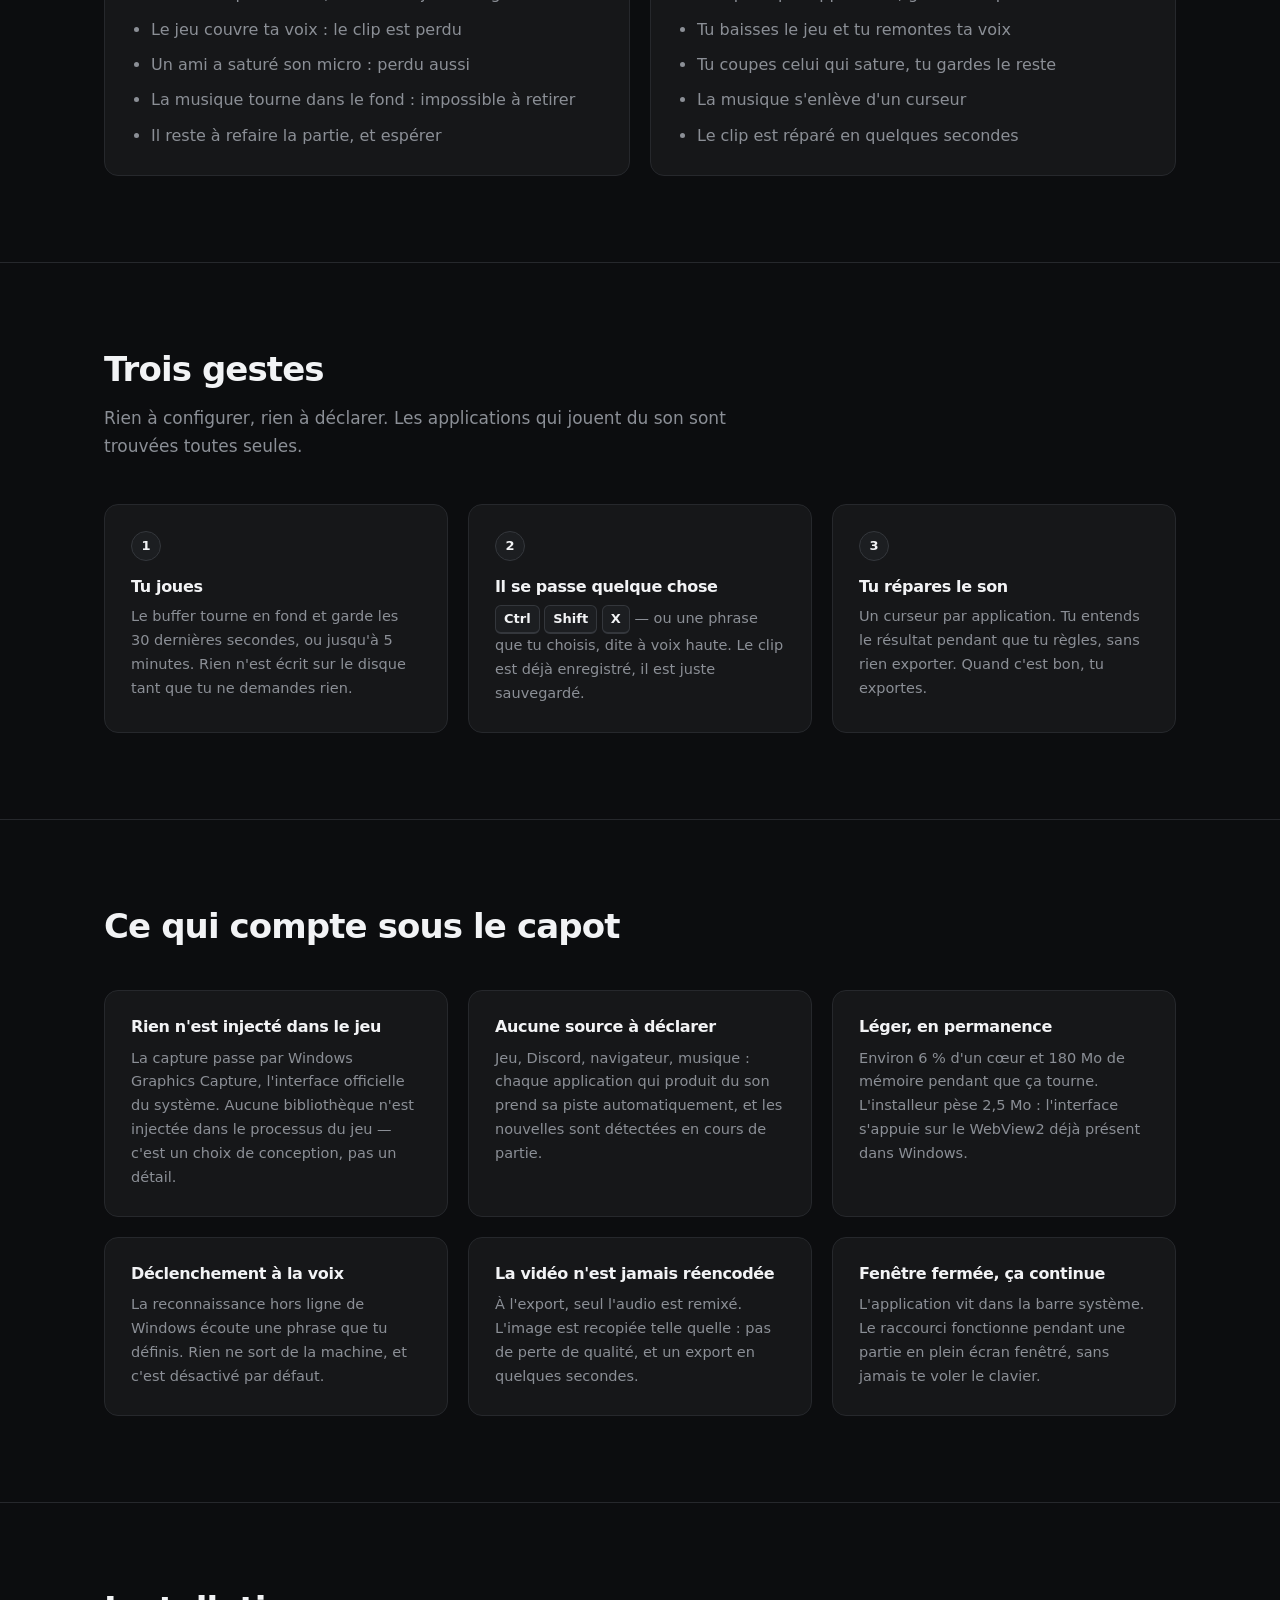
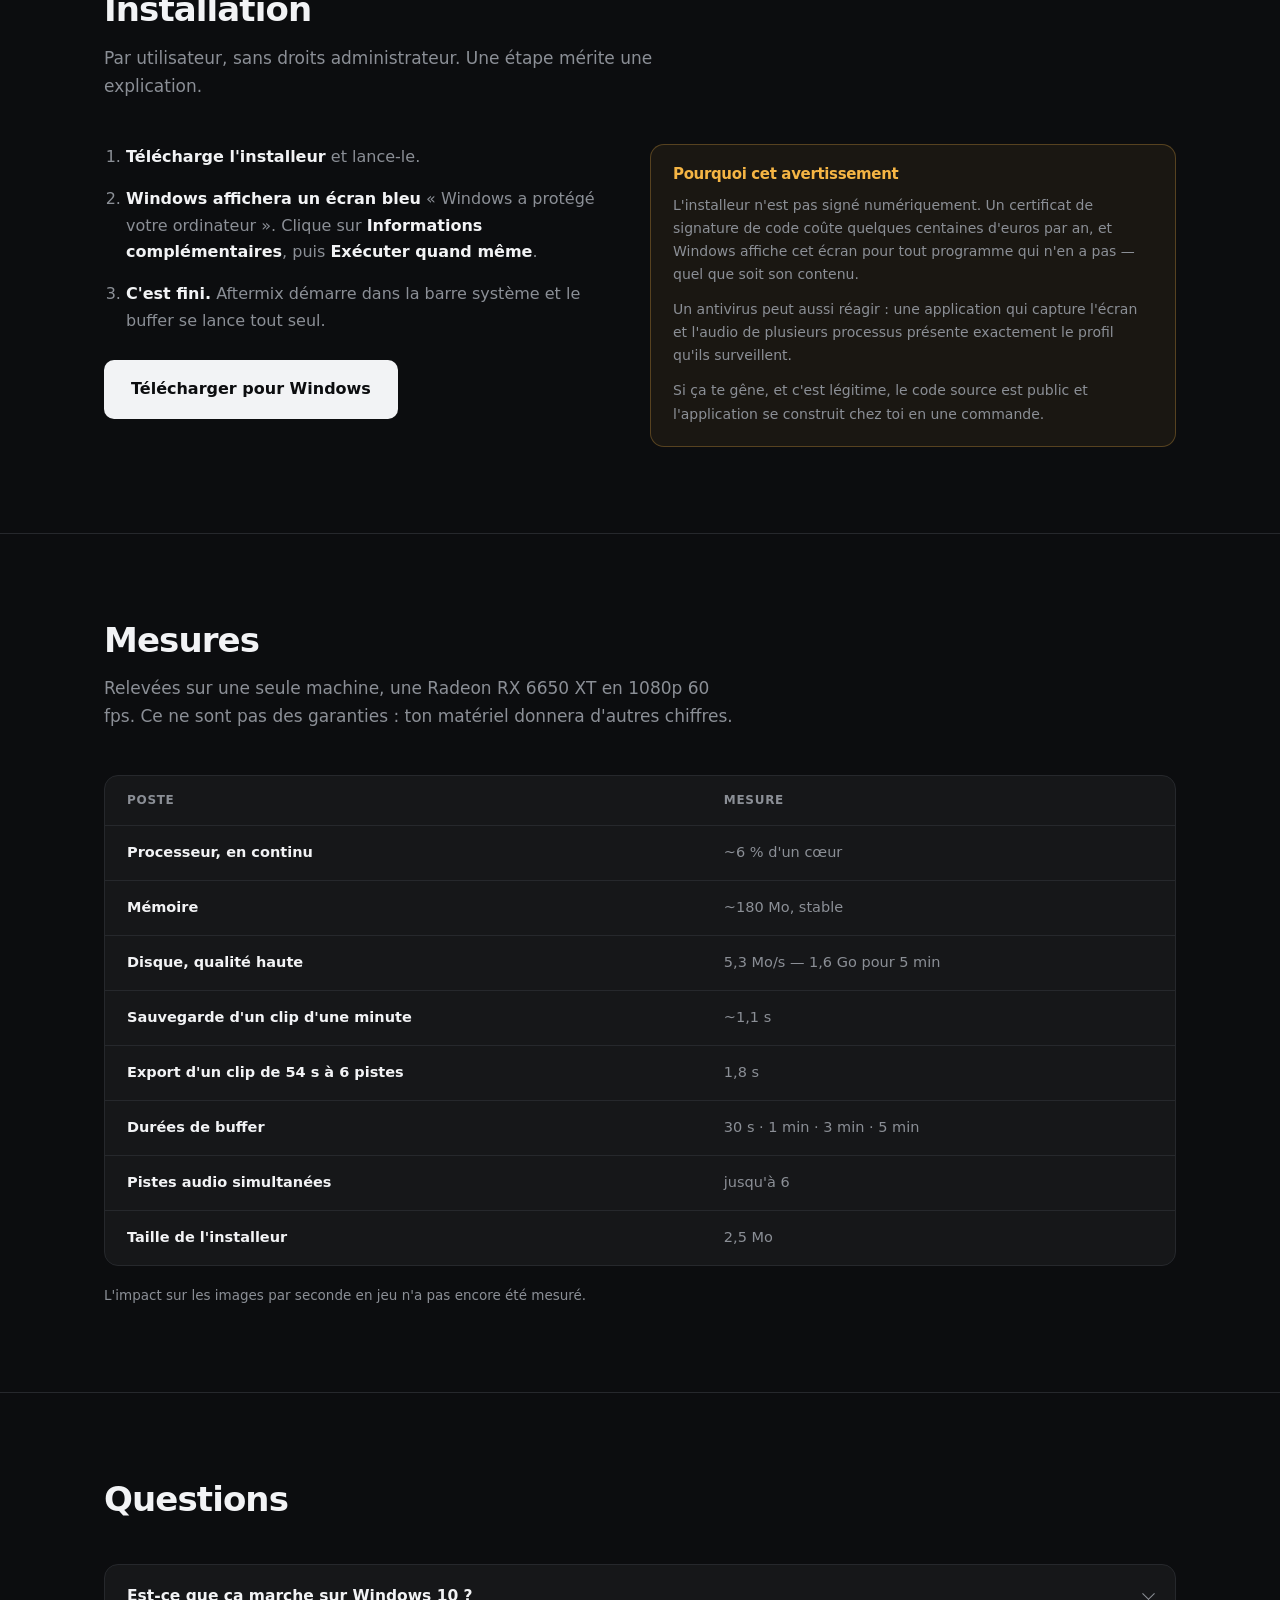
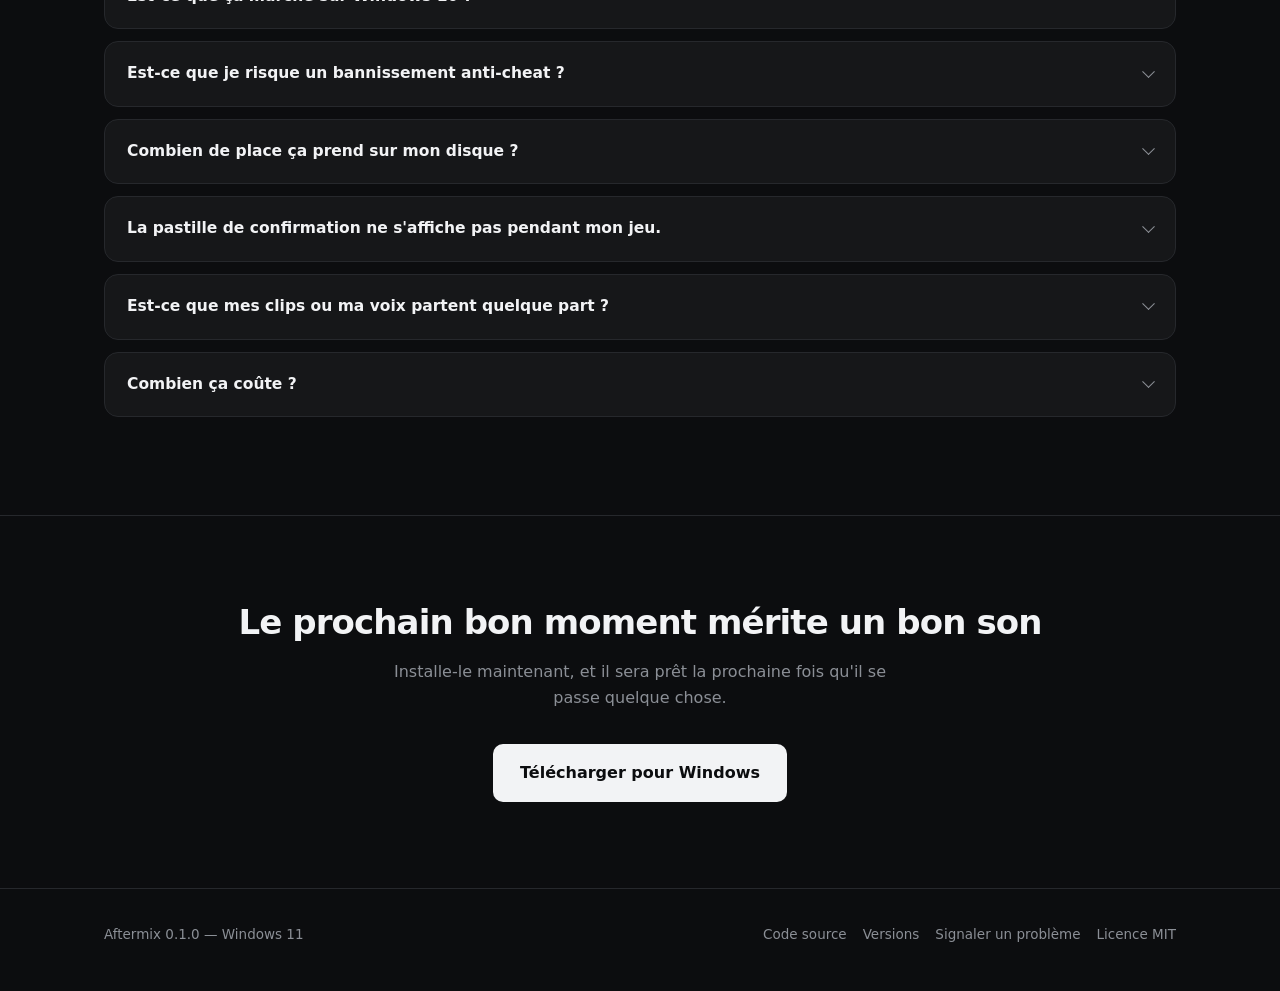
==== commit 79a54680: "Licence MIT Un depot public sans fichier de licence reste juridiquement tous droits reserves : le co" ====
--- a/docs/index.html
+++ b/docs/index.html
@@ -743,8 +743,8 @@
     <details>
       <summary>Combien ça coûte ?</summary>
       <p>
-        Rien. C'est un projet personnel, dont le code source est public. Il n'y
-        a ni version payante, ni compte à créer.
+        Rien. C'est un projet personnel, dont le code source est public sous
+        licence MIT. Il n'y a ni version payante, ni compte à créer.
       </p>
     </details>
   </div>
@@ -767,6 +767,7 @@
     <a href="https://github.com/XCchxms/aftermix">Code source</a>
     <a href="https://github.com/XCchxms/aftermix/releases">Versions</a>
     <a href="https://github.com/XCchxms/aftermix/issues">Signaler un problème</a>
+    <a href="https://github.com/XCchxms/aftermix/blob/main/LICENSE">Licence MIT</a>
   </div>
 </footer>
 
